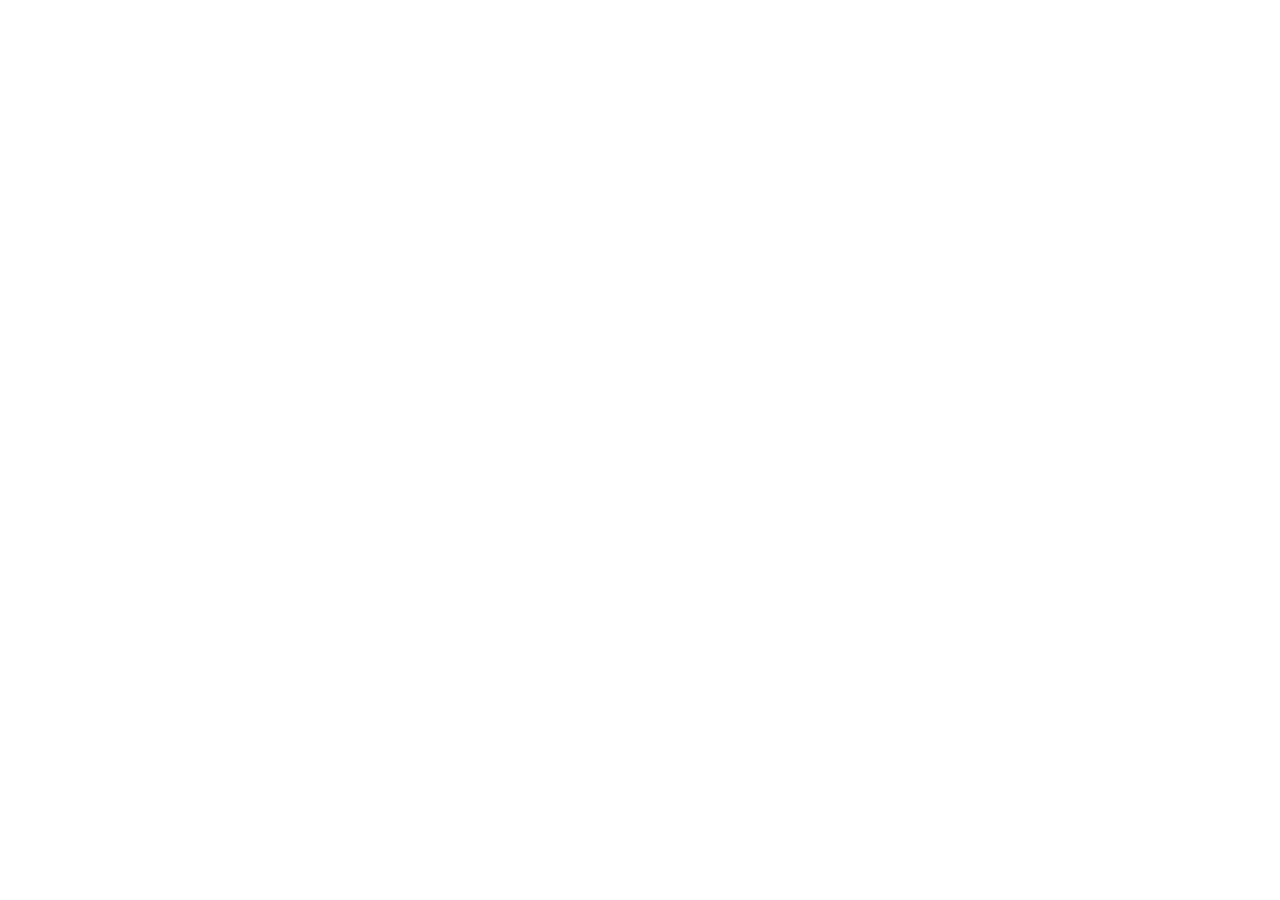
==== admin/index.html @ 5bffc66f "Essai 1" ====
<!doctype html>
<html lang="fr">
<head>
  <meta charset="utf-8" />
  <meta name="viewport" content="width=device-width, initial-scale=1.0" />
  <meta name="robots" content="noindex" />
  <title>HEC · Édition des questions</title>
</head>
<body>
  <!-- Sveltia CMS : lit automatiquement ./config.yml dans ce même dossier.
       Compatible avec la configuration Decap CMS. Version épinglée pour la stabilité. -->
  <script src="https://unpkg.com/@sveltia/cms@0.164.0/dist/sveltia-cms.js"></script>
</body>
</html>
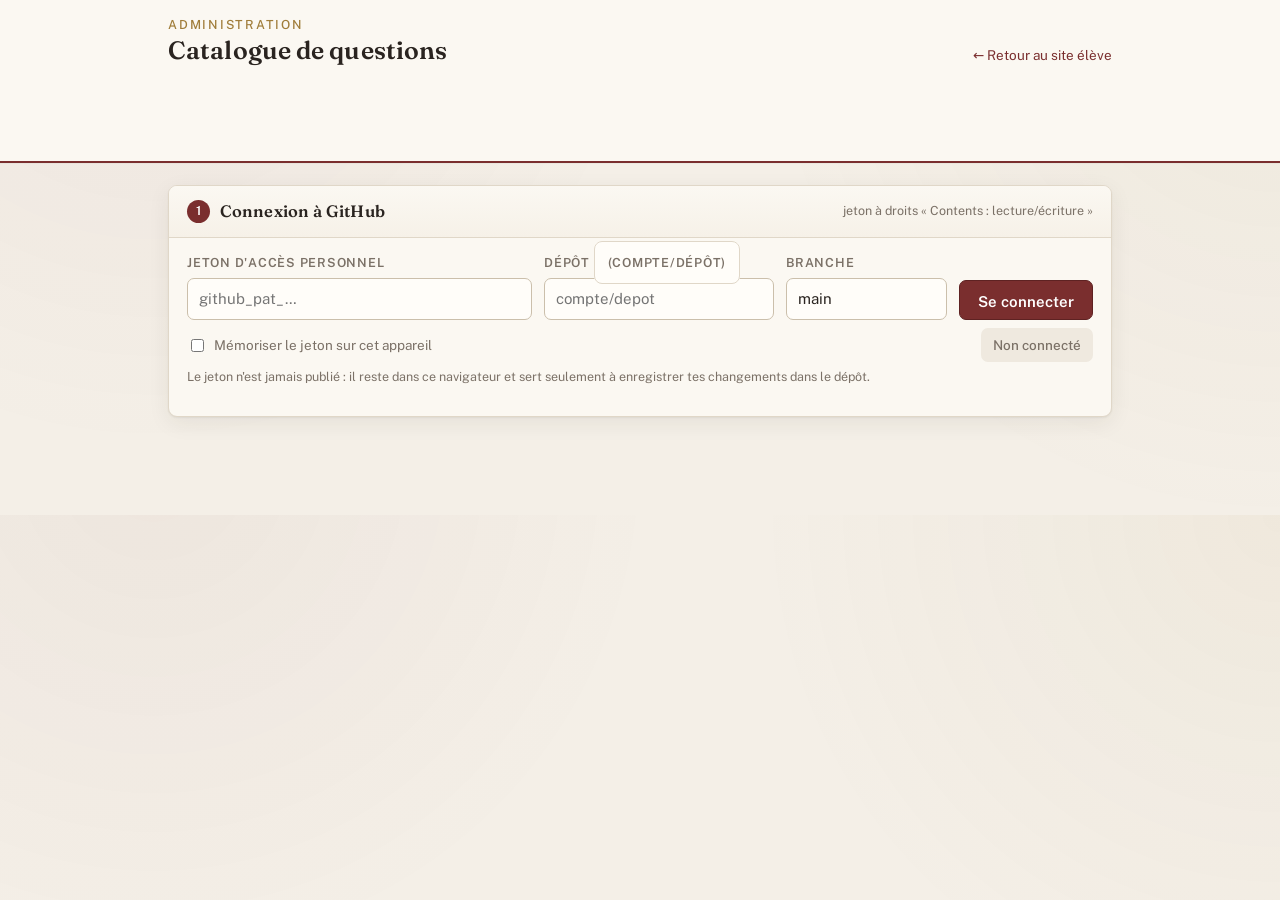
==== commit 8648a03b: "Update index.html" ====
--- a/admin/index.html
+++ b/admin/index.html
@@ -1,14 +1,807 @@
 <!doctype html>
 <html lang="fr">
 <head>
-  <meta charset="utf-8" />
-  <meta name="viewport" content="width=device-width, initial-scale=1.0" />
-  <meta name="robots" content="noindex" />
-  <title>HEC · Édition des questions</title>
+<meta charset="utf-8" />
+<meta name="viewport" content="width=device-width, initial-scale=1.0" />
+<meta name="robots" content="noindex" />
+<title>Administration — Catalogue de questions</title>
+<link rel="preconnect" href="https://fonts.googleapis.com">
+<link rel="preconnect" href="https://fonts.gstatic.com" crossorigin>
+<link href="https://fonts.googleapis.com/css2?family=Fraunces:opsz,wght@9..144,500;9..144,600&family=Public+Sans:ital,wght@0,400;0,500;0,600;1,400&display=swap" rel="stylesheet">
+<style>
+  :root{
+    --bg:#f4efe7; --panel:#fbf8f2; --ink:#2a2420; --muted:#7b7167;
+    --line:#e0d7c8; --line-strong:#cbbfab;
+    --burgundy:#7a2e2e; --burgundy-deep:#5e2222; --burgundy-soft:#f0e2df;
+    --gold:#a07d3a; --ok:#3f7d4e; --ok-bg:#e7f1e8; --err:#a53b2f; --err-bg:#f6e4e1;
+    --radius:9px; --shadow:0 1px 2px rgba(42,36,32,.06),0 6px 22px rgba(42,36,32,.07);
+  }
+  *{box-sizing:border-box}
+  html,body{margin:0}
+  body{
+    background:var(--bg);
+    background-image:radial-gradient(circle at 12% -10%,rgba(122,46,46,.05),transparent 40%),
+                     radial-gradient(circle at 100% 0,rgba(160,125,58,.06),transparent 38%);
+    color:var(--ink); font-family:"Public Sans",system-ui,sans-serif; font-size:15px; line-height:1.5;
+  }
+  h1,h2,h3{font-family:"Fraunces",Georgia,serif; font-weight:600; letter-spacing:.1px; margin:0}
+  a{color:var(--burgundy)}
+  .wrap{max-width:980px; margin:0 auto; padding:0 18px 80px}
+
+  header.top{
+    border-bottom:2px solid var(--burgundy); background:var(--panel);
+    padding:18px 0 16px; margin-bottom:22px; box-shadow:0 1px 0 rgba(0,0,0,.03);
+  }
+  .top .wrap{display:flex; align-items:flex-end; justify-content:space-between; gap:16px; flex-wrap:wrap}
+  .top h1{font-size:25px; line-height:1.15}
+  .top h1 small{display:block; font-family:"Public Sans"; font-weight:500; font-size:12.5px;
+    letter-spacing:.14em; text-transform:uppercase; color:var(--gold); margin-bottom:4px}
+  .backlink{font-size:13.5px; text-decoration:none; white-space:nowrap}
+  .backlink:hover{text-decoration:underline}
+
+  .card{background:var(--panel); border:1px solid var(--line); border-radius:var(--radius);
+    box-shadow:var(--shadow); margin:0 0 18px; overflow:hidden}
+  .card > .head{display:flex; align-items:center; gap:10px; padding:13px 18px;
+    border-bottom:1px solid var(--line); background:linear-gradient(#fbf8f2,#f6f1e8)}
+  .card > .head .n{width:23px;height:23px;border-radius:50%;background:var(--burgundy);color:#fff;
+    font-size:12.5px;font-weight:600;display:grid;place-items:center;font-family:"Public Sans";flex:0 0 auto}
+  .card > .head h2{font-size:16.5px}
+  .card > .head .hint{margin-left:auto;color:var(--muted);font-size:12.5px;font-weight:400}
+  .card > .body{padding:16px 18px}
+
+  label.fld{display:block; margin:0 0 13px}
+  label.fld > span.lab{display:block; font-size:12.5px; font-weight:600; color:var(--muted);
+    text-transform:uppercase; letter-spacing:.06em; margin-bottom:5px}
+  label.fld > span.sub{font-weight:400;text-transform:none;letter-spacing:0;color:var(--muted)}
+  input[type=text],input[type=number],select,textarea{
+    width:100%; padding:9px 11px; border:1px solid var(--line-strong); border-radius:7px;
+    background:#fffdf9; color:var(--ink); font:inherit; transition:border-color .15s,box-shadow .15s}
+  textarea{min-height:74px; resize:vertical; line-height:1.5}
+  input:focus,select:focus,textarea:focus{outline:none; border-color:var(--burgundy);
+    box-shadow:0 0 0 3px var(--burgundy-soft)}
+  input[readonly]{background:#efe9df; color:var(--muted); cursor:default; font-family:ui-monospace,monospace; font-size:13.5px}
+  .row{display:grid; gap:14px}
+  .row.c2{grid-template-columns:1fr 1fr}
+  .row.c3{grid-template-columns:1fr 1fr 1fr}
+  @media(max-width:680px){.row.c2,.row.c3{grid-template-columns:1fr}}
+
+  button{font:inherit; cursor:pointer; border-radius:7px; border:1px solid transparent; transition:all .15s}
+  .btn{background:var(--burgundy); color:#fff; border-color:var(--burgundy-deep); padding:10px 18px; font-weight:600}
+  .btn:hover{background:var(--burgundy-deep)}
+  .btn:disabled{opacity:.45; cursor:not-allowed}
+  .btn.ghost{background:#fff; color:var(--burgundy); border-color:var(--line-strong)}
+  .btn.ghost:hover{border-color:var(--burgundy); background:var(--burgundy-soft)}
+  .btn.danger{background:#fff;color:var(--err);border-color:#e3c4bd}
+  .btn.danger:hover{background:var(--err-bg)}
+  .btn.sm{padding:6px 12px; font-size:13px}
+  .btn-add{background:var(--burgundy-soft); color:var(--burgundy-deep); border:1px dashed var(--line-strong);
+    padding:8px 13px; font-weight:600; font-size:13.5px}
+  .btn-add:hover{border-color:var(--burgundy); background:#f6e6e2}
+  .x{background:none;border:none;color:var(--muted);font-size:18px;line-height:1;padding:2px 7px;border-radius:6px}
+  .x:hover{background:var(--err-bg); color:var(--err)}
+
+  .conn{display:grid; grid-template-columns:1.5fr 1fr .7fr auto; gap:12px; align-items:end}
+  @media(max-width:680px){.conn{grid-template-columns:1fr}}
+  .status{font-size:13.5px; font-weight:500; padding:7px 12px; border-radius:7px; display:inline-flex; gap:7px; align-items:center}
+  .status.ok{background:var(--ok-bg); color:var(--ok)}
+  .status.err{background:var(--err-bg); color:var(--err)}
+  .status.idle{background:#efe9df; color:var(--muted)}
+  .checkline{display:flex;align-items:center;gap:7px;font-size:13.5px;color:var(--muted);margin-top:8px}
+  .checkline input{width:auto}
+
+  .modebar{display:flex; gap:0; background:#efe7da; border:1px solid var(--line-strong); border-radius:9px; padding:4px; width:fit-content; flex-wrap:wrap}
+  .modebar button{background:none; color:var(--muted); padding:8px 18px; font-weight:600; border-radius:6px}
+  .modebar button.on{background:var(--burgundy); color:#fff; box-shadow:var(--shadow)}
+
+  .sub{border:1px solid var(--line); border-radius:8px; background:#fffdf9; padding:13px; margin-bottom:11px; position:relative}
+  .sub > .subhead{display:flex; align-items:center; gap:9px; margin-bottom:10px}
+  .sub > .subhead .tag{font-size:11.5px; font-weight:700; letter-spacing:.05em; text-transform:uppercase; color:var(--burgundy)}
+  .sub > .subhead .x{margin-left:auto}
+  .listrow{display:flex; gap:8px; margin-bottom:7px; align-items:center}
+  .listrow input[type=text]{flex:1}
+
+  .muted{color:var(--muted)}
+  .hide{display:none !important}
+  .note{font-size:12.5px; color:var(--muted); margin-top:6px}
+  .grid-cases{border-collapse:collapse; margin-top:8px}
+  .grid-cases th,.grid-cases td{border:1px solid var(--line-strong); padding:7px 12px; text-align:center; font-size:13.5px}
+  .grid-cases th{background:#f3ece0; font-weight:600}
+
+  .filters{display:grid; grid-template-columns:repeat(4,1fr); gap:12px}
+  @media(max-width:680px){.filters{grid-template-columns:1fr 1fr}}
+  .qlist{max-height:260px; overflow:auto; border:1px solid var(--line); border-radius:8px; margin-top:12px; background:#fffdf9}
+  .qitem{display:flex; gap:10px; align-items:center; padding:9px 13px; border-bottom:1px solid var(--line); cursor:pointer}
+  .qitem:last-child{border-bottom:none}
+  .qitem:hover{background:var(--burgundy-soft)}
+  .qitem.sel{background:var(--burgundy-soft); box-shadow:inset 3px 0 0 var(--burgundy)}
+  .qitem .qid{font-family:ui-monospace,monospace; font-size:12.5px; color:var(--burgundy-deep); flex:0 0 auto}
+  .qitem .qtx{flex:1; font-size:13.5px; overflow:hidden; text-overflow:ellipsis; white-space:nowrap}
+  .qitem .qmeta{font-size:11.5px; color:var(--muted); flex:0 0 auto}
+
+  .actionbar{position:sticky; bottom:0; background:rgba(251,248,242,.96); backdrop-filter:blur(6px);
+    border-top:2px solid var(--burgundy); margin-top:6px; padding:14px 0; z-index:10}
+  .actionbar .wrap{display:flex; gap:12px; align-items:center; flex-wrap:wrap; padding-bottom:0}
+  .actionbar .grow{flex:1}
+
+  .toast{position:fixed; left:50%; bottom:84px; transform:translateX(-50%) translateY(20px);
+    background:var(--ink); color:#fff; padding:12px 20px; border-radius:9px; box-shadow:var(--shadow);
+    font-weight:500; opacity:0; pointer-events:none; transition:all .25s; z-index:50; max-width:90vw; text-align:center}
+  .toast.show{opacity:1; transform:translateX(-50%) translateY(0)}
+  .toast.err{background:var(--err)}
+  .toast.ok{background:var(--ok)}
+
+  details.preview summary{cursor:pointer; color:var(--muted); font-size:13px}
+  pre.json{background:#2a2420; color:#e9e0d2; padding:14px; border-radius:8px; overflow:auto; font-size:12px; max-height:340px}
+  code{font-family:ui-monospace,monospace; font-size:.92em; background:#efe7da; padding:1px 5px; border-radius:4px}
+</style>
 </head>
 <body>
-  <!-- Sveltia CMS : lit automatiquement ./config.yml dans ce même dossier.
-       Compatible avec la configuration Decap CMS. Version épinglée pour la stabilité. -->
-  <script src="https://unpkg.com/@sveltia/cms@0.164.0/dist/sveltia-cms.js"></script>
+
+<header class="top">
+  <div class="wrap">
+    <h1><small>Administration</small>Catalogue de questions</h1>
+    <a class="backlink" id="backlink" href="../index.html">&larr; Retour au site &eacute;l&egrave;ve</a>
+  </div>
+</header>
+
+<div class="wrap">
+
+  <section class="card">
+    <div class="head"><span class="n">1</span><h2>Connexion &agrave; GitHub</h2>
+      <span class="hint">jeton &agrave; droits « Contents : lecture/&eacute;criture »</span></div>
+    <div class="body">
+      <div class="conn">
+        <label class="fld" style="margin:0">
+          <span class="lab">Jeton d'acc&egrave;s personnel</span>
+          <input type="text" id="token" placeholder="github_pat_…" autocomplete="off" spellcheck="false">
+        </label>
+        <label class="fld" style="margin:0">
+          <span class="lab">D&eacute;p&ocirc;t <span class="sub">(compte/d&eacute;p&ocirc;t)</span></span>
+          <input type="text" id="repo" placeholder="compte/depot">
+        </label>
+        <label class="fld" style="margin:0">
+          <span class="lab">Branche</span>
+          <input type="text" id="branch" value="main">
+        </label>
+        <button class="btn" id="btnConnect" style="height:40px">Se connecter</button>
+      </div>
+      <div class="checkline">
+        <input type="checkbox" id="remember"><label for="remember" style="margin:0;cursor:pointer">M&eacute;moriser le jeton sur cet appareil</label>
+        <span style="flex:1"></span>
+        <span class="status idle" id="connStatus">Non connect&eacute;</span>
+      </div>
+      <p class="note">Le jeton n'est jamais publi&eacute; : il reste dans ce navigateur et sert seulement &agrave; enregistrer tes changements dans le d&eacute;p&ocirc;t.</p>
+    </div>
+  </section>
+
+  <div id="editor" class="hide">
+
+    <section class="card">
+      <div class="head"><span class="n">2</span><h2>Que veux-tu faire ?</h2></div>
+      <div class="body">
+        <div class="modebar">
+          <button id="modeNew" class="on">&#65291; Nouvelle question</button>
+          <button id="modeEdit">&#9998; Modifier une question existante</button>
+        </div>
+        <div id="editPicker" class="hide" style="margin-top:16px">
+          <div class="filters">
+            <label class="fld" style="margin:0"><span class="lab">Niveau</span>
+              <select id="fNiveau"><option value="">Tous</option><option>1</option><option>2</option><option>3</option><option>4</option></select></label>
+            <label class="fld" style="margin:0"><span class="lab">Op&eacute;ration</span>
+              <select id="fOp"><option value="">Toutes</option></select></label>
+            <label class="fld" style="margin:0"><span class="lab">R&eacute;alit&eacute; sociale</span>
+              <select id="fRealite"><option value="">Toutes</option></select></label>
+            <label class="fld" style="margin:0"><span class="lab">Recherche</span>
+              <input type="text" id="fSearch" placeholder="mot-cl&eacute;, id…"></label>
+          </div>
+          <div class="qlist" id="qlist"></div>
+          <div style="display:flex; gap:10px; margin-top:12px; flex-wrap:wrap">
+            <button class="btn ghost sm" id="btnDuplicate" disabled>&#128203; Dupliquer en nouvelle</button>
+            <button class="btn danger sm" id="btnDelete" disabled>&#128465; Supprimer cette question</button>
+          </div>
+        </div>
+      </div>
+    </section>
+
+    <section class="card">
+      <div class="head"><span class="n">3</span><h2>Identification</h2></div>
+      <div class="body">
+        <div class="row c2">
+          <label class="fld"><span class="lab">Identifiant <span class="sub" id="qidHint">(g&eacute;n&eacute;r&eacute; automatiquement)</span></span>
+            <input type="text" id="qid" spellcheck="false" readonly>
+            <div class="checkline hide" id="qidCustomWrap" style="margin-top:6px">
+              <input type="checkbox" id="qidCustom"><label for="qidCustom" style="margin:0;cursor:pointer">Personnaliser l'identifiant</label>
+            </div></label>
+          <label class="fld"><span class="lab">Num&eacute;ro</span>
+            <input type="number" id="qnumero" min="1" step="1"></label>
+        </div>
+        <div class="row c3">
+          <label class="fld"><span class="lab">R&eacute;alit&eacute; sociale</span><select id="qrealite"></select></label>
+          <label class="fld"><span class="lab">Op&eacute;ration intellectuelle</span><select id="qop"></select></label>
+          <label class="fld"><span class="lab">Niveau</span>
+            <select id="qniveau"><option value="1">Secondaire 1</option><option value="2">Secondaire 2</option><option value="3">Secondaire 3</option><option value="4">Secondaire 4</option></select></label>
+        </div>
+      </div>
+    </section>
+
+    <section class="card">
+      <div class="head"><span class="n">4</span><h2>&Eacute;nonc&eacute;</h2></div>
+      <div class="body">
+        <label class="fld"><span class="lab">Consigne</span><textarea id="qprompt"></textarea></label>
+        <details class="preview">
+          <summary>Options avanc&eacute;es : puces &amp; mots en gras <span class="muted">(surtout pour la causalit&eacute;)</span></summary>
+          <div style="padding-top:12px">
+            <label class="fld" style="margin-bottom:7px"><span class="lab">Puces <span class="sub">(&eacute;l&eacute;ments &agrave; relier)</span></span></label>
+            <div id="bullets"></div>
+            <button class="btn-add" id="addBullet" type="button">&#65291; Ajouter une puce</button>
+            <label class="fld" style="margin:18px 0 7px"><span class="lab">Instructions <span class="sub">(fragments ; coche « gras » pour les mots &agrave; mettre en gras)</span></span></label>
+            <div id="instructions"></div>
+            <button class="btn-add" id="addInstr" type="button">&#65291; Ajouter un fragment</button>
+            <p class="note">Astuce : pour une question de causalit&eacute;, on a typiquement « Fais des phrases compl&egrave;tes… » avec <em>but / cause / cons&eacute;quence / explication</em> en gras.</p>
+          </div>
+        </details>
+      </div>
+    </section>
+
+    <section class="card">
+      <div class="head"><span class="n">5</span><h2>Espace de r&eacute;ponse</h2></div>
+      <div class="body">
+        <label class="fld" style="max-width:380px"><span class="lab">Type de r&eacute;ponse</span>
+          <select id="rsType">
+            <option value="lines">Lignes de r&eacute;ponse</option>
+            <option value="labeled-list">Liste &agrave; libell&eacute;s (lettres)</option>
+            <option value="chrono-ordering">Mise en ordre chronologique</option>
+            <option value="before-after-axis">Axe avant / apr&egrave;s</option>
+            <option value="checkbox-table">Tableau &agrave; cocher</option>
+          </select></label>
+        <div id="rsFields"></div>
+      </div>
+    </section>
+
+    <section class="card">
+      <div class="head"><span class="n">6</span><h2>R&eacute;glettes d'&eacute;valuation</h2>
+        <span class="hint">choisis une r&eacute;glette pr&eacute;m&eacute;moris&eacute;e pour aller vite</span></div>
+      <div class="body">
+        <div id="reglettes"></div>
+        <button class="btn-add" id="addReglette" type="button">&#65291; Ajouter une r&eacute;glette</button>
+      </div>
+    </section>
+
+    <section class="card">
+      <div class="head"><span class="n">7</span><h2>Documents</h2>
+        <span class="hint">encadr&eacute;s affich&eacute;s sous la question</span></div>
+      <div class="body">
+        <div id="documents"></div>
+        <div style="display:flex; gap:9px; flex-wrap:wrap">
+          <button class="btn-add" data-layout="text-only" type="button">&#65291; Texte</button>
+          <button class="btn-add" data-layout="image-only" type="button">&#65291; Image</button>
+          <button class="btn-add" data-layout="text-image" type="button">&#65291; Texte + image</button>
+        </div>
+        <details class="preview" style="margin-top:14px">
+          <summary>T&eacute;l&eacute;verser une image dans le d&eacute;p&ocirc;t</summary>
+          <div class="sub" style="margin-top:10px">
+            <div class="row c2">
+              <label class="fld" style="margin:0"><span class="lab">Fichier image</span><input type="file" id="imgFile" accept="image/*"></label>
+              <label class="fld" style="margin:0"><span class="lab">Sous-dossier <span class="sub">(dans assets/img/)</span></span><input type="text" id="imgFolder" placeholder="ex. faits-7"></label>
+            </div>
+            <button class="btn ghost sm" id="btnUpload" type="button">&#8593; T&eacute;l&eacute;verser</button>
+            <span id="uploadMsg" class="note"></span>
+          </div>
+        </details>
+      </div>
+    </section>
+
+    <section class="card">
+      <div class="head"><span class="n">8</span><h2>Corrig&eacute;</h2></div>
+      <div class="body">
+        <label class="fld" style="max-width:380px"><span class="lab">Forme du corrig&eacute;</span>
+          <select id="corType">
+            <option value="texte">Texte (r&eacute;ponse r&eacute;dig&eacute;e)</option>
+            <option value="lettres">Lettres / positions</option>
+            <option value="avant_apres">Avant / Apr&egrave;s</option>
+            <option value="cases">Cases coch&eacute;es (tableau)</option>
+          </select></label>
+        <div id="corFields"></div>
+      </div>
+    </section>
+
+    <details class="preview card" style="box-shadow:none">
+      <summary style="padding:12px 18px">Voir le JSON de cette question (avanc&eacute;)</summary>
+      <div style="padding:0 18px 16px"><pre class="json" id="jsonPreview"></pre></div>
+    </details>
+
+  </div>
+</div>
+
+<div class="actionbar hide" id="actionbar">
+  <div class="wrap">
+    <button class="btn" id="btnPublish">&#10003; Publier sur GitHub</button>
+    <button class="btn ghost" id="btnReset">R&eacute;initialiser le formulaire</button>
+    <span class="grow"></span>
+    <span class="muted" id="catalogInfo"></span>
+  </div>
+</div>
+
+<div class="toast" id="toast"></div>
+
+<script src="../assets/js/data.js"></script>
+<script>
+(function(){
+  'use strict';
+  const $ = s => document.querySelector(s);
+  const $$ = (s,root)=> Array.from((root||document).querySelectorAll(s));
+  const DATA = window.DATA || { realites_sociales:[], operations_intellectuelles:[], questions:[] };
+
+  const store = { sha:null, file:{questions:[]}, currentIndex:-1, mode:'new' };
+  let presets = [];
+  let numeroTouched = false;
+
+  // ----- Génération automatique de l'identifiant -----
+  const OP_SLUG = {
+    '\u00c9tablir des faits':'faits',
+    'D\u00e9terminer des causes et des cons\u00e9quences':'causes-consequences',
+    'D\u00e9terminer des changements et des continuit\u00e9s':'changements-continuites',
+    'D\u00e9gager des diff\u00e9rences et des similitudes':'differences-similitudes',
+    "Situer dans l'espace":'espace',
+    'Mettre en relation des faits':'relation',
+    'Situer dans le temps':'temps',
+    '\u00c9tablir des liens de causalit\u00e9':'causalite'
+  };
+  function slugForOp(op){
+    if(OP_SLUG[op]) return OP_SLUG[op];
+    if(!op) return 'question';
+    return op.toLowerCase().normalize('NFD').replace(/[\u0300-\u036f]/g,'').replace(/[^a-z0-9]+/g,'-').replace(/^-|-$/g,'').slice(0,18)||'question';
+  }
+  function allIds(){ const s=new Set(store.file.questions.map(q=>q.id)); (DATA.questions||[]).forEach(q=>s.add(q.id)); return s; }
+  function genId(op){ const slug=slugForOp(op), ids=allIds(); let n=1; while(ids.has('q-'+slug+'-'+n)) n++; return 'q-'+slug+'-'+n; }
+  function suggestNumero(realite){ let mx=0; store.file.questions.forEach(q=>{ if(q.realite_sociale_id===realite && (+q.numero||0)>mx) mx=+q.numero; }); return mx+1; }
+  function applyAutoId(){ if(store.mode!=='new') return; if($('#qidCustom').checked) return; $('#qid').value=genId($('#qop').value); refreshPreview(); }
+  function applyAutoNumero(){ if(store.mode!=='new'||numeroTouched) return; $('#qnumero').value=suggestNumero($('#qrealite').value); refreshPreview(); }
+  function initNewForm(){
+    $('#qidCustom').checked=false; $('#qid').readOnly=true; numeroTouched=false;
+    resetForm();
+    if(!$('#qop').value) $('#qop').selectedIndex=0;
+    if(!$('#qrealite').value) $('#qrealite').selectedIndex=0;
+    applyAutoNumero(); applyAutoId();
+  }
+  // câblage (les éléments existent : le script est en fin de body)
+  $('#qop').addEventListener('change', ()=>{ applyAutoId(); refreshPreview(); });
+  $('#qrealite').addEventListener('change', ()=>{ applyAutoNumero(); refreshPreview(); });
+  $('#qnumero').addEventListener('input', ()=>{ numeroTouched=true; refreshPreview(); });
+  $('#qid').addEventListener('input', ()=>refreshPreview());
+  $('#qidCustom').addEventListener('change', function(){
+    if(this.checked){ $('#qid').readOnly=false; $('#qid').focus(); $('#qidHint').textContent='(personnalis\u00e9)'; }
+    else { $('#qid').readOnly=true; $('#qidHint').textContent='(g\u00e9n\u00e9r\u00e9 automatiquement)'; applyAutoId(); }
+  });
+
+  function esc(s){return String(s==null?'':s).replace(/&/g,'&amp;').replace(/</g,'&lt;').replace(/>/g,'&gt;').replace(/"/g,'&quot;');}
+  function toast(msg, kind){const t=$('#toast'); t.textContent=msg; t.className='toast show '+(kind||''); clearTimeout(t._t); t._t=setTimeout(()=>t.className='toast',3400);}
+  function base64ToUtf8(b64){const bin=atob(String(b64).replace(/\s/g,'')); const bytes=Uint8Array.from(bin,c=>c.charCodeAt(0)); return new TextDecoder('utf-8').decode(bytes);}
+  function utf8ToBase64(str){const bytes=new TextEncoder().encode(str); let bin=''; bytes.forEach(b=>bin+=String.fromCharCode(b)); return btoa(bin);}
+
+  function fillSelect(sel, items, opt){opt=opt||{}; sel.innerHTML=(opt.blank?`<option value="">${opt.blank}</option>`:'');
+    items.forEach(it=>{const o=document.createElement('option'); o.value=opt.value?opt.value(it):it; o.textContent=opt.label?opt.label(it):it; sel.appendChild(o);});}
+  fillSelect($('#qop'), DATA.operations_intellectuelles);
+  fillSelect($('#qrealite'), DATA.realites_sociales, {value:r=>r.id,label:r=>r.titre});
+  fillSelect($('#fOp'), DATA.operations_intellectuelles, {blank:'Toutes'});
+  fillSelect($('#fRealite'), DATA.realites_sociales, {value:r=>r.id,label:r=>r.titre,blank:'Toutes'});
+
+  (function buildPresets(){
+    const seen=new Map();
+    (DATA.questions||[]).forEach(q=>(q.reglettes||[]).forEach(r=>{
+      const c=Object.assign({},r); delete c.id; delete c.label;
+      const key=JSON.stringify(c);
+      if(!seen.has(key)) seen.set(key,{rest:c,count:0});
+      seen.get(key).count++;
+    }));
+    presets = Array.from(seen.values()).map((p,i)=>{
+      const r=p.rest;
+      const cond = r.type==='simple' ? ((r.levels&&r.levels[0]&&r.levels[0].condition)||'')
+                                     : ((r.rows&&r.rows[0]&&(r.rows[0].precise||r.rows[0].condition))||'');
+      return { i, group:r.opLabel||'&Eacute;tablir des liens de causalit&eacute;',
+               label:r.maxPoints+' pt · '+String(cond).slice(0,52), count:p.count, reglette:r };
+    }).sort((a,b)=> String(a.group).localeCompare(String(b.group)) || b.count-a.count);
+  })();
+  function presetSelectHTML(){
+    const groups={}; presets.forEach(p=>{(groups[p.group]=groups[p.group]||[]).push(p);});
+    let html='<option value="">— choisir une r&eacute;glette pr&eacute;m&eacute;moris&eacute;e —</option>';
+    Object.keys(groups).sort().forEach(g=>{ html+='<optgroup label="'+esc(g)+'">';
+      groups[g].forEach(p=>{html+='<option value="'+p.i+'">'+esc(p.label)+' (&times;'+p.count+')</option>';}); html+='</optgroup>'; });
+    return html;
+  }
+
+  // ---- éditeurs de listes de chaînes ----
+  function stringListEditor(container, values, placeholder){container.innerHTML='';
+    (values&&values.length?values:['']).forEach(v=>addStringRow(container,v,placeholder));}
+  function addStringRow(container,val,placeholder){
+    const row=document.createElement('div'); row.className='listrow';
+    row.innerHTML='<input type="text" value="'+esc(val)+'" placeholder="'+esc(placeholder||'')+'"><button class="x" type="button" title="Retirer">&times;</button>';
+    row.querySelector('.x').onclick=()=>{row.remove(); refreshPreview();};
+    row.querySelector('input').oninput=refreshPreview;
+    container.appendChild(row);
+  }
+  function readStringList(container){ if(!container) return []; return $$('.listrow input[type=text]',container).map(i=>i.value).filter(v=>v.trim()!==''); }
+
+  // ===================== GitHub API =====================
+  function cfg(){return {token:$('#token').value.trim(), repo:$('#repo').value.trim(), branch:$('#branch').value.trim()||'main'};}
+  function headers(){return {'Authorization':'Bearer '+cfg().token,'Accept':'application/vnd.github+json','X-GitHub-Api-Version':'2022-11-28'};}
+  const FILE='assets/data/questions.json';
+  function apiUrl(){const c=cfg(); return 'https://api.github.com/repos/'+c.repo+'/contents/'+FILE;}
+  function httpMsg(s){
+    if(s===401) return 'Jeton refus\u00e9 (401). V\u00e9rifie qu\u2019il est valide et non expir\u00e9.';
+    if(s===403) return 'Acc\u00e8s refus\u00e9 (403). Le jeton manque de droits \u00ab Contents : \u00e9criture \u00bb.';
+    if(s===404) return 'Introuvable (404). V\u00e9rifie le d\u00e9p\u00f4t et la branche.';
+    return 'Erreur r\u00e9seau ('+s+').';
+  }
+  async function ghLoad(){
+    const c=cfg();
+    const res=await fetch(apiUrl()+'?ref='+encodeURIComponent(c.branch)+'&t='+Date.now(),{headers:headers()});
+    if(res.status===404) return {sha:null, data:{questions:[]}};
+    if(!res.ok) throw new Error(httpMsg(res.status));
+    const j=await res.json();
+    let data; try{ data=JSON.parse(base64ToUtf8(j.content)); }catch(e){ throw new Error('Le fichier questions.json est illisible.'); }
+    if(Array.isArray(data)) data={questions:data};
+    if(!Array.isArray(data.questions)) data.questions=[];
+    return {sha:j.sha, data};
+  }
+  async function ghSave(message){
+    const c=cfg();
+    const body={message:message, content:utf8ToBase64(JSON.stringify(store.file,null,2)+'\n'), branch:c.branch};
+    if(store.sha) body.sha=store.sha;
+    const res=await fetch(apiUrl(),{method:'PUT',headers:Object.assign({'Content-Type':'application/json'},headers()),body:JSON.stringify(body)});
+    if(!res.ok){ if(res.status===409) throw new Error('Conflit : le fichier a chang\u00e9 entre-temps. Reconnecte-toi pour recharger.'); throw new Error(httpMsg(res.status)); }
+    const j=await res.json(); store.sha=j.content.sha;
+  }
+  async function ghUploadImage(file, path){
+    const c=cfg();
+    const b64=await new Promise((rs,rj)=>{const fr=new FileReader(); fr.onload=()=>rs(String(fr.result).split(',')[1]); fr.onerror=rj; fr.readAsDataURL(file);});
+    const url='https://api.github.com/repos/'+c.repo+'/contents/'+path;
+    let sha=null; try{const r=await fetch(url+'?ref='+c.branch,{headers:headers()}); if(r.ok) sha=(await r.json()).sha;}catch(e){}
+    const body={message:'Image: '+path, content:b64, branch:c.branch}; if(sha) body.sha=sha;
+    const res=await fetch(url,{method:'PUT',headers:Object.assign({'Content-Type':'application/json'},headers()),body:JSON.stringify(body)});
+    if(!res.ok) throw new Error(httpMsg(res.status));
+  }
+
+  // ===================== Connexion =====================
+  (function detect(){
+    try{ const host=location.hostname, seg=location.pathname.split('/').filter(Boolean);
+      if(host.endsWith('github.io') && seg.length) $('#repo').value=host.split('.')[0]+'/'+seg[0]; }catch(e){}
+    try{ const t=localStorage.getItem('hec_admin_token'); if(t){$('#token').value=t; $('#remember').checked=true;}
+         const r=localStorage.getItem('hec_admin_repo'); if(r) $('#repo').value=r; }catch(e){}
+  })();
+  function setStatus(kind,msg){const el=$('#connStatus'); el.className='status '+kind; el.textContent=msg;}
+  function updateCatalogInfo(){$('#catalogInfo').textContent=store.file.questions.length+' question(s) \u00e9ditable(s)';}
+  $('#btnConnect').onclick=async()=>{
+    const c=cfg();
+    if(!c.token){ setStatus('err','Entre ton jeton.'); return; }
+    if(!c.repo.includes('/')){ setStatus('err','D\u00e9p\u00f4t au format compte/d\u00e9p\u00f4t.'); return; }
+    setStatus('idle','Connexion…');
+    try{
+      const r=await ghLoad(); store.sha=r.sha; store.file=r.data; store.currentIndex=-1;
+      try{ if($('#remember').checked){localStorage.setItem('hec_admin_token',c.token); localStorage.setItem('hec_admin_repo',c.repo);} else {localStorage.removeItem('hec_admin_token');} }catch(e){}
+      $('#editor').classList.remove('hide'); $('#actionbar').classList.remove('hide');
+      setStatus('ok','Connect\u00e9 — '+r.data.questions.length+' question(s) dans le catalogue.');
+      updateCatalogInfo(); renderQList(); if(store.mode==='new') initNewForm();
+    }catch(e){ setStatus('err', e.message); }
+  };
+
+  // ===================== Mode =====================
+  $('#modeNew').onclick=()=>setMode('new');
+  $('#modeEdit').onclick=()=>setMode('edit');
+  function setMode(m){
+    store.mode=m;
+    $('#modeNew').classList.toggle('on',m==='new');
+    $('#modeEdit').classList.toggle('on',m==='edit');
+    $('#editPicker').classList.toggle('hide',m!=='edit');
+    $('#qidCustomWrap').classList.toggle('hide', m!=='new');
+    $('#qidHint').textContent = (m==='new') ? '(g\u00e9n\u00e9r\u00e9 automatiquement)' : '(non modifiable)';
+    if(m==='new'){ store.currentIndex=-1; initNewForm(); }
+    else { $('#qid').readOnly=true; renderQList(); }
+  }
+  ['#fNiveau','#fOp','#fRealite'].forEach(s=>$(s).onchange=renderQList);
+  $('#fSearch').oninput=renderQList;
+  function renderQList(){
+    const fn=$('#fNiveau').value, fo=$('#fOp').value, fr=$('#fRealite').value, fs=$('#fSearch').value.toLowerCase().trim();
+    const list=$('#qlist'); list.innerHTML='';
+    store.file.questions.forEach((q,idx)=>{
+      if(fn && String(q.niveau)!==fn) return;
+      if(fo && q.operation!==fo) return;
+      if(fr && q.realite_sociale_id!==fr) return;
+      const prompt=(q.questionBody&&q.questionBody.prompt)||'';
+      if(fs && (q.id+' '+prompt+' '+q.operation).toLowerCase().indexOf(fs)<0) return;
+      const it=document.createElement('div'); it.className='qitem'+(idx===store.currentIndex?' sel':'');
+      it.innerHTML='<span class="qid">'+esc(q.id)+'</span><span class="qtx">'+esc(prompt)+'</span><span class="qmeta">'+esc(q.operation)+' · #'+q.numero+' · S'+q.niveau+'</span>';
+      it.onclick=()=>{ store.currentIndex=idx; loadQuestion(store.file.questions[idx]); renderQList(); $('#btnDuplicate').disabled=false; $('#btnDelete').disabled=false; };
+      list.appendChild(it);
+    });
+    if(!list.children.length) list.innerHTML='<div class="qitem muted" style="cursor:default">Aucune question ne correspond.</div>';
+  }
+  $('#btnDuplicate').onclick=()=>{
+    if(store.currentIndex<0) return;
+    const copy=JSON.parse(JSON.stringify(store.file.questions[store.currentIndex]));
+    setMode('new'); loadQuestion(copy);
+    $('#qidCustom').checked=false; $('#qid').readOnly=true; applyAutoId();
+    toast('Copie charg\u00e9e — nouvel identifiant attribu\u00e9. Publie pour l\u2019ajouter.','ok');
+  };
+  $('#btnDelete').onclick=async()=>{
+    if(store.currentIndex<0) return;
+    const q=store.file.questions[store.currentIndex];
+    if(!confirm('Supprimer d\u00e9finitivement « '+q.id+' » du catalogue \u00e9ditable ?')) return;
+    store.file.questions.splice(store.currentIndex,1); store.currentIndex=-1;
+    try{ await ghSave('Suppression question '+q.id); updateCatalogInfo(); renderQList(); resetForm();
+      $('#btnDuplicate').disabled=true; $('#btnDelete').disabled=true; toast('Question supprim\u00e9e et publi\u00e9e.','ok'); }
+    catch(e){ toast(e.message,'err'); }
+  };
+
+  // ===================== Espace de réponse =====================
+  $('#rsType').onchange=()=>{ renderRsFields(); suggestCorType(); refreshPreview(); };
+  function renderRsFields(state){
+    const t=$('#rsType').value, box=$('#rsFields'); box.innerHTML='';
+    if(t==='lines'){
+      box.innerHTML='<label class="fld" style="max-width:240px"><span class="lab">Nombre de lignes</span><input type="number" id="rsCount" min="1" step="1" value="'+((state&&state.count)||4)+'"></label>';
+      $('#rsCount').oninput=refreshPreview;
+    } else if(t==='labeled-list'||t==='chrono-ordering'){
+      const lab=t==='chrono-ordering'?'Cases (du plus ancien au plus r\u00e9cent)':'Libell\u00e9s (un par r\u00e9ponse attendue)';
+      box.innerHTML='<label class="fld"><span class="lab">'+lab+'</span></label><div id="rsItems"></div><button class="btn-add" id="addRsItem" type="button">&#65291; Ajouter</button>';
+      stringListEditor($('#rsItems'), state&&state.items, t==='chrono-ordering'?'ex. 1er (le plus ancien)':'ex. Le royaume de France');
+      $('#addRsItem').onclick=()=>addStringRow($('#rsItems'),'','');
+    } else if(t==='before-after-axis'){
+      box.innerHTML='<div class="row c3">'+
+        '<label class="fld"><span class="lab">Libell\u00e9 « avant »</span><input type="text" id="rsBefore" value="'+esc((state&&state.beforeLabel)||'Ant\u00e9riorit\u00e9 (Avant)')+'"></label>'+
+        '<label class="fld"><span class="lab">Libell\u00e9 « apr\u00e8s »</span><input type="text" id="rsAfter" value="'+esc((state&&state.afterLabel)||'Post\u00e9riorit\u00e9 (Apr\u00e8s)')+'"></label>'+
+        '<label class="fld"><span class="lab">\u00c9v\u00e9nement pivot</span><input type="text" id="rsPivot" value="'+esc((state&&state.pivot)||'')+'"></label></div>';
+      ['#rsBefore','#rsAfter','#rsPivot'].forEach(s=>$(s).oninput=refreshPreview);
+    } else if(t==='checkbox-table'){
+      box.innerHTML='<div class="row c2">'+
+        '<div><label class="fld"><span class="lab">Colonnes</span></label><div id="rsCols"></div><button class="btn-add" id="addCol" type="button">&#65291; Colonne</button></div>'+
+        '<div><label class="fld"><span class="lab">Lignes</span></label><div id="rsRows"></div><button class="btn-add" id="addRow" type="button">&#65291; Ligne</button></div></div>';
+      stringListEditor($('#rsCols'), state&&state.columns, 'ex. \u0152uvre profane');
+      stringListEditor($('#rsRows'), state&&state.rows, 'ex. Document 1');
+      $('#addCol').onclick=()=>{addStringRow($('#rsCols'),'',''); if($('#corType').value==='cases') renderCorFields();};
+      $('#addRow').onclick=()=>{addStringRow($('#rsRows'),'',''); if($('#corType').value==='cases') renderCorFields();};
+      ['#rsCols','#rsRows'].forEach(s=>$(s).addEventListener('input',()=>{ if($('#corType').value==='cases') renderCorFields(); }));
+    }
+  }
+  function readResponseSpace(){
+    const t=$('#rsType').value;
+    if(t==='lines') return {type:t, count:parseInt($('#rsCount').value,10)||1};
+    if(t==='labeled-list'||t==='chrono-ordering') return {type:t, items:readStringList($('#rsItems'))};
+    if(t==='before-after-axis') return {type:t, beforeLabel:$('#rsBefore').value, afterLabel:$('#rsAfter').value, pivot:$('#rsPivot').value};
+    if(t==='checkbox-table') return {type:t, columns:readStringList($('#rsCols')), rows:readStringList($('#rsRows'))};
+    return {type:t};
+  }
+
+  // ===================== Corrigé =====================
+  $('#corType').onchange=()=>{renderCorFields(); refreshPreview();};
+  function suggestCorType(){
+    const map={'lines':'texte','labeled-list':'lettres','chrono-ordering':'lettres','before-after-axis':'avant_apres','checkbox-table':'cases'};
+    const want=map[$('#rsType').value]; if(want){ $('#corType').value=want; renderCorFields(); }
+  }
+  function renderCorFields(state){
+    const t=$('#corType').value, box=$('#corFields'); box.innerHTML='';
+    if(t==='texte'){
+      box.innerHTML='<label class="fld"><span class="lab">R\u00e9ponse attendue</span><textarea id="corVal">'+esc((state&&state.valeur)||'')+'</textarea></label>';
+      $('#corVal').oninput=refreshPreview;
+    } else if(t==='lettres'){
+      box.innerHTML='<label class="fld"><span class="lab">R\u00e9ponses, dans l\'ordre des libell\u00e9s</span></label><div id="corList"></div><button class="btn-add" id="addCor" type="button">&#65291; Ajouter</button>';
+      stringListEditor($('#corList'), state&&state.valeurs, 'ex. D'); $('#addCor').onclick=()=>addStringRow($('#corList'),'','ex. D');
+    } else if(t==='avant_apres'){
+      box.innerHTML='<div class="row c2">'+
+        '<div><label class="fld"><span class="lab">Documents « avant »</span></label><div id="corBefore"></div><button class="btn-add" id="addBef" type="button">&#65291; Ajouter</button></div>'+
+        '<div><label class="fld"><span class="lab">Documents « apr\u00e8s »</span></label><div id="corAfter"></div><button class="btn-add" id="addAft" type="button">&#65291; Ajouter</button></div></div>';
+      stringListEditor($('#corBefore'), state&&state.avant, 'ex. Document 3'); stringListEditor($('#corAfter'), state&&state.apres, 'ex. Document 2');
+      $('#addBef').onclick=()=>addStringRow($('#corBefore'),'','ex. Document 3'); $('#addAft').onclick=()=>addStringRow($('#corAfter'),'','ex. Document 2');
+    } else if(t==='cases'){
+      const cols=readStringList($('#rsCols')), rows=readStringList($('#rsRows'));
+      if(!cols.length||!rows.length){ box.innerHTML='<p class="note">D\u00e9finis d\u2019abord les colonnes et lignes du tableau \u00e0 cocher (section 5).</p>'; return; }
+      let html='<table class="grid-cases"><tr><th></th>'+cols.map(c=>'<th>'+esc(c)+'</th>').join('')+'</tr>';
+      rows.forEach((r,ri)=>{ html+='<tr><th>'+esc(r)+'</th>'+cols.map((c,ci)=>{
+        const ck=state&&state.lignes&&state.lignes[ri]&&state.lignes[ri].cochees&&state.lignes[ri].cochees[ci]&&state.lignes[ri].cochees[ci].coche;
+        return '<td><input type="checkbox" data-r="'+ri+'" data-c="'+ci+'" '+(ck?'checked':'')+'></td>';
+      }).join('')+'</tr>'; });
+      html+='</table>'; box.innerHTML=html;
+      $$('#corFields input[type=checkbox]').forEach(cb=>cb.onchange=refreshPreview);
+    }
+  }
+  function readCorrige(){
+    const t=$('#corType').value;
+    if(t==='texte') return {kind:t, valeur:$('#corVal').value};
+    if(t==='lettres') return {kind:t, valeurs:readStringList($('#corList'))};
+    if(t==='avant_apres') return {kind:t, avant:readStringList($('#corBefore')), apres:readStringList($('#corAfter'))};
+    if(t==='cases'){
+      const rows=readStringList($('#rsRows')), cols=readStringList($('#rsCols'));
+      const lignes=rows.map((r,ri)=>({cochees:cols.map((c,ci)=>{
+        const cb=document.querySelector('#corFields input[data-r="'+ri+'"][data-c="'+ci+'"]'); return {coche:!!(cb&&cb.checked)};
+      })}));
+      return {kind:t, lignes:lignes};
+    }
+    return {kind:'texte', valeur:''};
+  }
+
+  // ===================== Puces & instructions =====================
+  $('#addBullet').onclick=()=>addStringRow($('#bullets'),'','ex. Une action de Martin Luther');
+  $('#addInstr').onclick=()=>addInstrRow('',false);
+  function addInstrRow(text,bold){
+    const row=document.createElement('div'); row.className='listrow';
+    row.innerHTML='<input type="text" value="'+esc(text)+'" placeholder="fragment de texte"><label class="checkline" style="margin:0"><input type="checkbox" '+(bold?'checked':'')+'> gras</label><button class="x" type="button">&times;</button>';
+    row.querySelector('.x').onclick=()=>{row.remove();refreshPreview();};
+    row.querySelectorAll('input').forEach(i=>{i.oninput=refreshPreview; i.onchange=refreshPreview;});
+    $('#instructions').appendChild(row);
+  }
+  function readInstructions(){
+    return $$('#instructions .listrow').map(row=>({text:row.querySelector('input[type=text]').value, bold:row.querySelector('input[type=checkbox]').checked})).filter(p=>p.text.trim()!=='');
+  }
+
+  // ===================== Réglettes =====================
+  $('#addReglette').onclick=()=>addRegletteCard(null);
+  function addRegletteCard(state){
+    const card=document.createElement('div'); card.className='sub reglette';
+    card.innerHTML='<div class="subhead"><span class="tag">R\u00e9glette</span><span class="regSummary muted" style="font-size:12.5px;font-weight:400"></span><button class="x" type="button" title="Retirer">&times;</button></div>'+
+      '<label class="fld"><span class="lab">R\u00e9glette pr\u00e9m\u00e9moris\u00e9e</span><select class="regPreset">'+presetSelectHTML()+'</select></label>'+
+      '<details class="preview regAdv"><summary>Ajuster en d\u00e9tail (type, points, paliers)</summary><div style="padding-top:12px">'+
+        '<div class="row c3">'+
+          '<label class="fld"><span class="lab">Type</span><select class="regKind"><option value="simple">Simple (paliers)</option><option value="complex">Complexe (grille)</option></select></label>'+
+          '<label class="fld"><span class="lab">Points max</span><input type="number" class="regMax" min="0" step="1" value="2"></label>'+
+          '<label class="fld"><span class="lab">Libell\u00e9</span><input type="text" class="regLabel" value="R\u00e9glette (2 points)"></label></div>'+
+        '<label class="fld"><span class="lab">Op\u00e9ration \u00e9valu\u00e9e</span><input type="text" class="regOp"></label>'+
+        '<div class="regLevels"></div>'+
+      '</div></details>';
+    card.querySelector('.x').onclick=()=>{card.remove();refreshPreview();};
+    const preset=card.querySelector('.regPreset');
+    preset.onchange=()=>{ const p=presets[parseInt(preset.value,10)]; if(p){ fillReglette(card,p.reglette); refreshPreview(); } };
+    card.querySelector('.regKind').onchange=()=>{ renderRegLevels(card); updateRegSummary(card); refreshPreview(); };
+    ['.regMax','.regLabel','.regOp'].forEach(s=>card.querySelector(s).oninput=()=>{updateRegSummary(card);refreshPreview();});
+    $('#reglettes').appendChild(card);
+    if(state) fillReglette(card,state); else renderRegLevels(card);
+    updateRegSummary(card);
+  }
+  function updateRegSummary(card){
+    const kind=card.querySelector('.regKind').value, max=card.querySelector('.regMax').value, op=card.querySelector('.regOp').value;
+    const el=card.querySelector('.regSummary');
+    if(el) el.textContent = op ? ('\u2014 '+op+' \u00b7 '+max+' pt \u00b7 '+(kind==='simple'?'paliers':'grille')) : '\u2014 \u00e0 d\u00e9finir';
+  }
+  function fillReglette(card,r){
+    card.querySelector('.regKind').value=r.type||'simple';
+    card.querySelector('.regMax').value=r.maxPoints!=null?r.maxPoints:2;
+    card.querySelector('.regLabel').value=r.label||('R\u00e9glette ('+(r.maxPoints||0)+' point'+((r.maxPoints||0)>1?'s':'')+')');
+    card.querySelector('.regOp').value=r.opLabel||'';
+    renderRegLevels(card,r); updateRegSummary(card);
+  }
+  function renderRegLevels(card,r){
+    const kind=card.querySelector('.regKind').value, box=card.querySelector('.regLevels'); box.innerHTML='';
+    if(kind==='simple'){
+      box.innerHTML='<label class="fld" style="margin:6px 0"><span class="lab">Paliers (points \u2192 condition)</span></label><div class="lv"></div><button class="btn-add addLv" type="button">&#65291; Palier</button>';
+      const lv=box.querySelector('.lv'); const arr=(r&&r.levels)||[{points:'2 points',condition:''},{points:'1 point',condition:''},{points:'0 point',condition:''}];
+      arr.forEach(l=>addLevelRow(lv,l.points,l.condition)); box.querySelector('.addLv').onclick=()=>addLevelRow(lv,'','');
+    } else {
+      box.innerHTML='<label class="fld" style="margin:6px 0"><span class="lab">Lignes de la grille (pr\u00e9ambule · condition · points)</span></label><div class="lv"></div><button class="btn-add addLv" type="button">&#65291; Ligne</button>';
+      const lv=box.querySelector('.lv'); const arr=(r&&r.rows)||[{precise:'',condition:'',points:''}];
+      arr.forEach(l=>addRowRow(lv,l.precise,l.condition,l.points)); box.querySelector('.addLv').onclick=()=>addRowRow(lv,'','','');
+    }
+  }
+  function addLevelRow(lv,points,condition){
+    const row=document.createElement('div'); row.className='listrow';
+    row.innerHTML='<input type="text" class="lvPts" style="flex:0 0 90px" value="'+esc(points)+'" placeholder="2 points"><input type="text" class="lvCond" value="'+esc(condition)+'" placeholder="L\'\u00e9l\u00e8ve…"><button class="x" type="button">&times;</button>';
+    row.querySelector('.x').onclick=()=>{row.remove();refreshPreview();}; row.querySelectorAll('input').forEach(i=>i.oninput=refreshPreview); lv.appendChild(row);
+  }
+  function addRowRow(lv,precise,condition,points){
+    const row=document.createElement('div'); row.className='listrow';
+    row.innerHTML='<input type="text" class="rwPre" value="'+esc(precise)+'" placeholder="pr\u00e9ambule (option.)"><input type="text" class="rwCond" value="'+esc(condition)+'" placeholder="condition (option.)"><input type="text" class="rwPts" style="flex:0 0 90px" value="'+esc(points)+'" placeholder="3 points"><button class="x" type="button">&times;</button>';
+    row.querySelector('.x').onclick=()=>{row.remove();refreshPreview();}; row.querySelectorAll('input').forEach(i=>i.oninput=refreshPreview); lv.appendChild(row);
+  }
+  function readReglettes(){
+    return $$('#reglettes .reglette').map((card,i)=>{
+      const kind=card.querySelector('.regKind').value, max=parseInt(card.querySelector('.regMax').value,10)||0;
+      const base={type:kind, id:'r-'+($('#qid').value||'q')+'-'+(i+1), label:card.querySelector('.regLabel').value, opLabel:card.querySelector('.regOp').value, maxPoints:max};
+      if(kind==='simple'){
+        base.levels=$$('.lv .listrow',card.querySelector('.regLevels')).map(r=>({points:r.querySelector('.lvPts').value, condition:r.querySelector('.lvCond').value}));
+      } else {
+        base.rows=$$('.lv .listrow',card.querySelector('.regLevels')).map(r=>({precise:r.querySelector('.rwPre').value||null, condition:r.querySelector('.rwCond').value||null, points:r.querySelector('.rwPts').value}));
+      }
+      return base;
+    });
+  }
+
+  // ===================== Documents =====================
+  $$('[data-layout]').forEach(b=> b.onclick=()=>addDocCard({layout:b.getAttribute('data-layout')}) );
+  function addDocCard(state){
+    state=state||{}; const n=$$('#documents .doc').length+1;
+    const card=document.createElement('div'); card.className='sub doc';
+    card.innerHTML='<div class="subhead"><span class="tag">Document</span>'+
+      '<select class="docLayout" style="width:auto"><option value="text-only">Texte seul</option><option value="image-only">Image seule</option><option value="text-image">Texte + image</option></select>'+
+      '<button class="x" type="button">&times;</button></div>'+
+      '<label class="fld"><span class="lab">Titre</span><input type="text" class="docTitle" value="'+esc(state.title||('Document '+n))+'"></label>'+
+      '<label class="fld docTextWrap"><span class="lab">Texte</span><textarea class="docText">'+esc(state.text||'')+'</textarea></label>'+
+      '<div class="row c2 docImgWrap">'+
+        '<label class="fld" style="margin:0"><span class="lab">Chemin de l\'image</span><input type="text" class="docImg" value="'+esc(state.imageUrl||'')+'" placeholder="assets/img/…/img000.png"></label>'+
+        '<label class="fld" style="margin:0"><span class="lab">Largeur (cm)</span><input type="number" step="0.5" class="docW" value="'+(state.imageWidthCm!=null?state.imageWidthCm:'')+'"></label></div>'+
+      '<label class="fld" style="margin-top:4px"><span class="lab">Sources</span></label><div class="docSources"></div><button class="btn-add addSrc" type="button">&#65291; Source</button>';
+    card.querySelector('.docLayout').value=state.layout||'text-only';
+    card.querySelector('.x').onclick=()=>{card.remove();refreshPreview();};
+    card.querySelector('.docLayout').onchange=()=>{toggleDocFields(card);refreshPreview();};
+    card.querySelectorAll('input,textarea').forEach(i=>i.oninput=refreshPreview);
+    const src=card.querySelector('.docSources');
+    (state.sources&&state.sources.length?state.sources:['']).forEach(s=>addStringRow(src,s,'Source : …'));
+    card.querySelector('.addSrc').onclick=()=>addStringRow(src,'','Source : …');
+    $('#documents').appendChild(card); toggleDocFields(card);
+  }
+  function toggleDocFields(card){
+    const l=card.querySelector('.docLayout').value;
+    card.querySelector('.docTextWrap').classList.toggle('hide', l==='image-only');
+    card.querySelector('.docImgWrap').classList.toggle('hide', l==='text-only');
+  }
+  function readDocuments(){
+    return $$('#documents .doc').map((card,i)=>{
+      const l=card.querySelector('.docLayout').value;
+      const d={id:'d-'+($('#qid').value||'q')+'-'+(i+1), title:card.querySelector('.docTitle').value, layout:l};
+      if(l!=='image-only'){const t=card.querySelector('.docText').value; if(t) d.text=t;}
+      if(l!=='text-only'){const u=card.querySelector('.docImg').value; if(u) d.imageUrl=u; const w=parseFloat(card.querySelector('.docW').value); if(!isNaN(w)) d.imageWidthCm=w;}
+      const src=readStringList(card.querySelector('.docSources')); if(src.length) d.sources=src;
+      return d;
+    });
+  }
+
+  // ===================== Téléversement image =====================
+  $('#btnUpload').onclick=async()=>{
+    const f=$('#imgFile').files[0], folder=$('#imgFolder').value.trim();
+    if(!f){ $('#uploadMsg').textContent='Choisis un fichier.'; return; }
+    if(!folder){ $('#uploadMsg').textContent='Indique un sous-dossier.'; return; }
+    const path='assets/img/'+folder.replace(/^\/+|\/+$/g,'')+'/'+f.name;
+    $('#uploadMsg').textContent='T\u00e9l\u00e9versement…';
+    try{ await ghUploadImage(f,path); $('#uploadMsg').innerHTML='\u2713 T\u00e9l\u00e9vers\u00e9 : <code>'+esc(path)+'</code> — copie ce chemin dans un document.'; toast('Image t\u00e9l\u00e9vers\u00e9e.','ok'); }
+    catch(e){ $('#uploadMsg').textContent=e.message; }
+  };
+
+  // ===================== Charger / lire le formulaire =====================
+  function loadQuestion(q){
+    q=q||{};
+    $('#qid').value=q.id||''; $('#qnumero').value=q.numero||1;
+    $('#qrealite').value=q.realite_sociale_id||''; $('#qop').value=q.operation||''; $('#qniveau').value=q.niveau||1;
+    const qb=q.questionBody||{};
+    $('#qprompt').value=qb.prompt||'';
+    $('#bullets').innerHTML=''; (qb.bullets||[]).forEach(b=>addStringRow($('#bullets'),b,'ex. Une action de Martin Luther'));
+    $('#instructions').innerHTML=''; (qb.instructions||[]).forEach(p=>addInstrRow(p.text,!!p.bold));
+    const rs=(qb.responseSpace&&qb.responseSpace[0])||{type:'lines',count:4};
+    $('#rsType').value=rs.type||'lines'; renderRsFields(rs);
+    $('#reglettes').innerHTML=''; (q.reglettes&&q.reglettes.length?q.reglettes:[null]).forEach(r=>addRegletteCard(r));
+    $('#documents').innerHTML=''; (q.documents||[]).forEach(d=>addDocCard(d));
+    const cor=(q.corrige&&q.corrige[0])||{kind:'texte',valeur:''};
+    $('#corType').value=cor.kind||'texte'; renderCorFields(cor);
+    refreshPreview();
+  }
+  function readForm(){
+    const qb={ prompt:$('#qprompt').value };
+    const bullets=readStringList($('#bullets')); if(bullets.length) qb.bullets=bullets;
+    const instr=readInstructions(); if(instr.length) qb.instructions=instr;
+    qb.responseSpace=[readResponseSpace()];
+    return { id:$('#qid').value.trim(), operation:$('#qop').value, numero:parseInt($('#qnumero').value,10)||1,
+      niveau:parseInt($('#qniveau').value,10)||1, realite_sociale_id:$('#qrealite').value,
+      questionBody:qb, reglettes:readReglettes(), documents:readDocuments(), corrige:[readCorrige()] };
+  }
+  function refreshPreview(){ try{ $('#jsonPreview').textContent=JSON.stringify(readForm(),null,2); }catch(e){} }
+  function resetForm(){ loadQuestion({questionBody:{prompt:'',responseSpace:[{type:'lines',count:4}]},reglettes:[null],documents:[],corrige:[{kind:'texte',valeur:''}]}); }
+
+  // ===================== Publier =====================
+  $('#btnReset').onclick=()=>{ if(store.mode==='new'){ store.currentIndex=-1; initNewForm(); } else { resetForm(); } toast('Formulaire r\u00e9initialis\u00e9.'); };
+  $('#btnPublish').onclick=async()=>{
+    const q=readForm();
+    if(!q.id){ toast('Donne un identifiant \u00e0 la question.','err'); $('#qid').focus(); return; }
+    if(!q.operation||!q.realite_sociale_id){ toast('Choisis l\u2019op\u00e9ration et la r\u00e9alit\u00e9 sociale.','err'); return; }
+    const existing=store.file.questions.findIndex(x=>x.id===q.id);
+    if(store.mode==='new' && existing>=0){ toast('Cet identifiant existe d\u00e9j\u00e0. Choisis-en un autre.','err'); $('#qid').focus(); return; }
+    const targetIdx = existing>=0 ? existing : -1;
+    if(targetIdx>=0) store.file.questions[targetIdx]=q; else store.file.questions.push(q);
+    const btn=$('#btnPublish'); btn.disabled=true; const old=btn.textContent; btn.textContent='Publication…';
+    try{
+      await ghSave((targetIdx>=0?'Modif question ':'Nouvelle question ')+q.id);
+      store.currentIndex=store.file.questions.findIndex(x=>x.id===q.id);
+      updateCatalogInfo(); renderQList(); toast('\u2713 Publi\u00e9 sur GitHub. Le site se met \u00e0 jour dans 1\u20132 min.','ok');
+    }catch(e){ if(targetIdx<0) store.file.questions.pop(); toast(e.message,'err'); }
+    finally{ btn.disabled=false; btn.textContent=old; }
+  };
+
+  setMode('new');
+})();
+</script>
 </body>
 </html>
